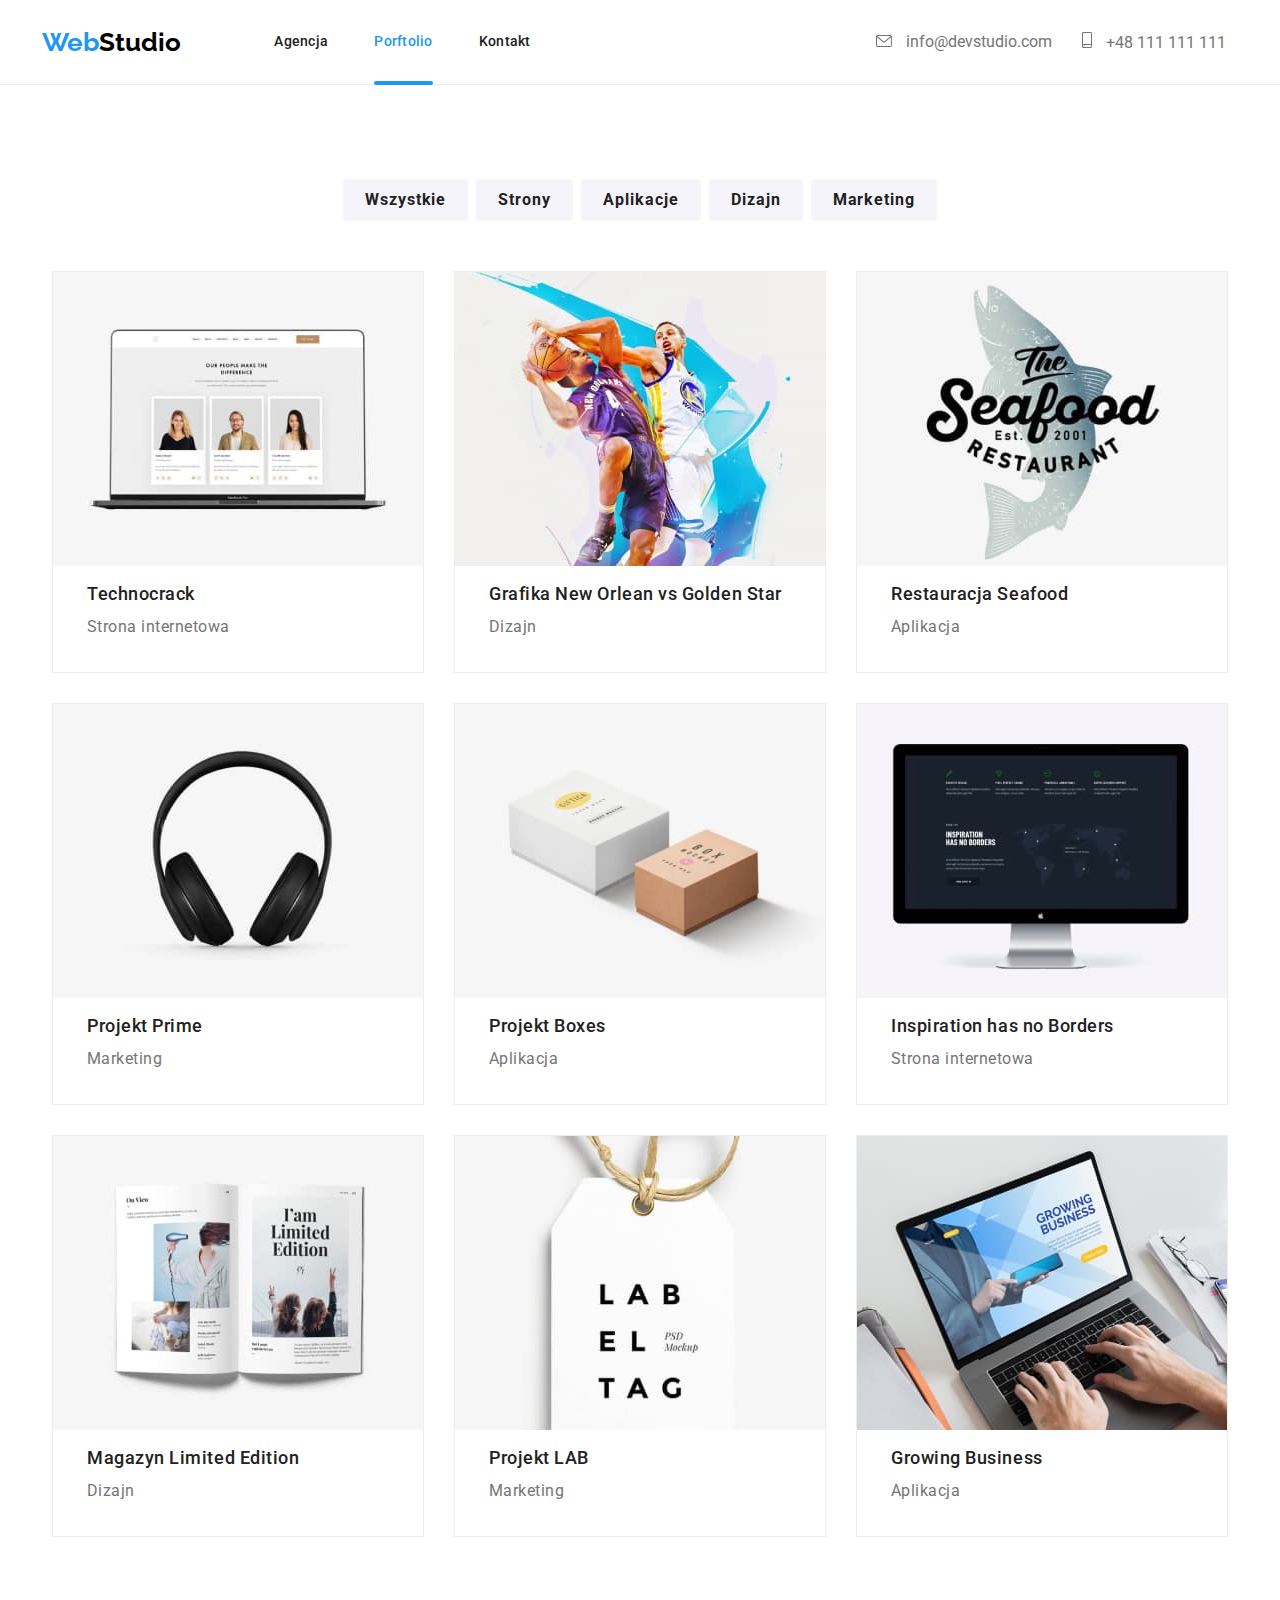
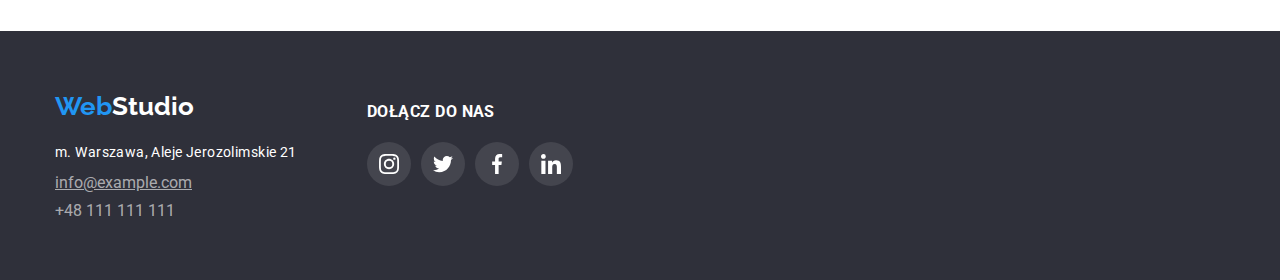
==== portfolio.html @ 9216d325 "start" ====
<!DOCTYPE html>
<html lang="pl">
  <head>
    <meta charset="UTF-8" />
    <meta http-equiv="X-UA-Compatible" content="IE=edge" />
    <meta name="viewport" content="width=device-width, initial-scale=1.0" />
    <title>Porftolio</title>
    <link
      rel="stylesheet"
      href="https://cdnjs.cloudflare.com/ajax/libs/modern-normalize/1.0.0/modern-normalize.min.css"
    />
    <link rel="stylesheet" href="css/styles.css" />
    <link rel="preconnect" href="https://fonts.googleapis.com" />
    <link rel="preconnect" href="https://fonts.gstatic.com" crossorigin />
    <link rel="preconnect" href="https://fonts.googleapis.com" />
    <link rel="preconnect" href="https://fonts.gstatic.com" crossorigin />
    <link rel="preconnect" href="https://fonts.googleapis.com" />
    <link rel="preconnect" href="https://fonts.gstatic.com" crossorigin />

    <link
      href="https://fonts.googleapis.com/css2?family=Raleway:wght@700&display=swap"
      rel="stylesheet"
    />
    <link rel="preconnect" href="https://fonts.googleapis.com" />
    <link rel="preconnect" href="https://fonts.gstatic.com" crossorigin />
    <link
      href="https://fonts.googleapis.com/css2?family=Roboto:wght@400;500;700;900&display=swap"
      rel="stylesheet"
    />
  </head>
  <body>
    <header class="box-head">
      <div class="container header-container">
        <a href="index.html" class="logo logo-box"><span class="logo-color">Web</span>Studio</a>
        <nav class="nav-box">
          <ul class="nav-list">
            <li><a href="index.html" class="nav-font nav-list-link">Agencja</a></li>
            <li><a href="portfolio.html" class="nav-font active-page">Porftolio</a></li>
            <li><a href="#kontakt" class="nav-font nav-list-link">Kontakt</a></li>
          </ul>
        </nav>

        <ul class="nav-list-sec nav-list-sec-box">
          <li class="grey-font contact-mail">
            <a href="mailto:info@devstudio.com" class="contact icon-color">
              <svg width="16px" height="12px">
                <use href="./images/icons.svg#icon-envelope"></use>
              </svg>
              info@devstudio.com
            </a>
          </li>

          <li class="grey-font">
            <a href="tel:+48111111111" class="contact icon-color"
              ><svg width="10px" height="16px">
                <use href="./images/icons.svg#icon-smartphone"></use>
              </svg>
              +48 111 111 111</a
            >
          </li>
        </ul>
      </div>
    </header>

    <main>
      <section class="section">
        <div class="container">
          <ul class="filter-list filter-list-box">
            <li><button type="button" class="button-portfolio">Wszystkie</button></li>
            <li><button type="button" class="button-portfolio">Strony</button></li>
            <li><button type="button" class="button-portfolio">Aplikacje</button></li>
            <li><button type="button" class="button-portfolio">Dizajn</button></li>
            <li><button type="button" class="button-portfolio">Marketing</button></li>
          </ul>
          <article class="project-box">
            <ul class="project-list">
              <li class="project-item-box">
                <figure>
                  <div class="project-item-box-overlay">
                    <img
                      src="images/technocrack.jpg"
                      alt="zdjecie strony na ekranie laptopa"
                      width="370"
                      height="294"
                    />
                    <p class="overlay">
                      Technocrack jest popularną platformą wykorzystywaną do rozpowszechniania
                      koronawirusa. Firmy wykorzystują tę platformę do celów szpiegowskich i ataków
                      na niezabezpieczone serwery konkurencji
                    </p>
                  </div>

                  <figcaption class="project-item-cap">
                    <span class="figure-head-portfolio">Technocrack</span>
                    <span class="figure-caption-portfolio">Strona internetowa</span>
                  </figcaption>
                </figure>
              </li>
              <li class="project-item-box">
                <figure>
                  <div class="project-item-box-overlay">
                    <img
                      src="images/basketball.jpg"
                      alt="grafika o koszykowce"
                      width="370"
                      height="294"
                    />
                    <p class="overlay">
                      Technocrack jest popularną platformą wykorzystywaną do rozpowszechniania
                      koronawirusa. Firmy wykorzystują tę platformę do celów szpiegowskich i ataków
                      na niezabezpieczone serwery konkurencji
                    </p>
                  </div>
                  <figcaption class="project-item-cap">
                    <span class="figure-head-portfolio">Grafika New Orlean vs Golden Star</span>
                    <span class="figure-caption-portfolio">Dizajn</span>
                  </figcaption>
                </figure>
              </li>
              <li class="project-item-box">
                <figure>
                  <div class="project-item-box-overlay">
                    <img src="images/fish.jpg" alt="zdjecie ryby" width="370" height="294" />
                    <p class="overlay">
                      Technocrack jest popularną platformą wykorzystywaną do rozpowszechniania
                      koronawirusa. Firmy wykorzystują tę platformę do celów szpiegowskich i ataków
                      na niezabezpieczone serwery konkurencji
                    </p>
                  </div>
                  <figcaption class="project-item-cap">
                    <span class="figure-head-portfolio">Restauracja Seafood</span>
                    <span class="figure-caption-portfolio">Aplikacja</span>
                  </figcaption>
                </figure>
              </li>
              <li class="project-item-box">
                <figure>
                  <div class="project-item-box-overlay">
                    <img
                      src="images/headphones.jpg"
                      alt="zdjecie słuchawek"
                      width="370"
                      height="294"
                    />
                    <p class="overlay">
                      Technocrack jest popularną platformą wykorzystywaną do rozpowszechniania
                      koronawirusa. Firmy wykorzystują tę platformę do celów szpiegowskich i ataków
                      na niezabezpieczone serwery konkurencji
                    </p>
                  </div>
                  <figcaption class="project-item-cap">
                    <span class="figure-head-portfolio">Projekt Prime</span>
                    <span class="figure-caption-portfolio">Marketing</span>
                  </figcaption>
                </figure>
              </li>
              <li class="project-item-box">
                <figure>
                  <div class="project-item-box-overlay">
                    <img
                      src="images/bricks.jpg"
                      alt="zdjecie dwoch pudełek"
                      width="370"
                      height="294"
                    />
                    <p class="overlay">
                      Technocrack jest popularną platformą wykorzystywaną do rozpowszechniania
                      koronawirusa. Firmy wykorzystują tę platformę do celów szpiegowskich i ataków
                      na niezabezpieczone serwery konkurencji
                    </p>
                  </div>
                  <figcaption class="project-item-cap">
                    <span class="figure-head-portfolio">Projekt Boxes</span>
                    <span class="figure-caption-portfolio">Aplikacja</span>
                  </figcaption>
                </figure>
              </li>
              <li class="project-item-box">
                <figure>
                  <div class="project-item-box-overlay">
                    <img src="images/screen.jpg" alt="zdjecie monitra" width="370" height="294" />
                    <p class="overlay">
                      Technocrack jest popularną platformą wykorzystywaną do rozpowszechniania
                      koronawirusa. Firmy wykorzystują tę platformę do celów szpiegowskich i ataków
                      na niezabezpieczone serwery konkurencji
                    </p>
                  </div>
                  <figcaption class="project-item-cap">
                    <span class="figure-head-portfolio">Inspiration has no Borders</span>
                    <span class="figure-caption-portfolio">Strona internetowa</span>
                  </figcaption>
                </figure>
              </li>
              <li class="project-item-box">
                <figure>
                  <div class="project-item-box-overlay">
                    <img src="images/book.jpg" alt="zdjecie ksiazki" width="370" height="294" />
                    <p class="overlay">
                      Technocrack jest popularną platformą wykorzystywaną do rozpowszechniania
                      koronawirusa. Firmy wykorzystują tę platformę do celów szpiegowskich i ataków
                      na niezabezpieczone serwery konkurencji
                    </p>
                  </div>
                  <figcaption class="project-item-cap">
                    <span class="figure-head-portfolio">Magazyn Limited Edition</span>
                    <span class="figure-caption-portfolio">Dizajn</span>
                  </figcaption>
                </figure>
              </li>
              <li class="project-item-box">
                <figure>
                  <div class="project-item-box-overlay">
                    <img src="images/label.jpg" alt="zdjecie etykiety" width="370" height="294" />
                    <p class="overlay">
                      Technocrack jest popularną platformą wykorzystywaną do rozpowszechniania
                      koronawirusa. Firmy wykorzystują tę platformę do celów szpiegowskich i ataków
                      na niezabezpieczone serwery konkurencji
                    </p>
                  </div>
                  <figcaption class="project-item-cap">
                    <span class="figure-head-portfolio">Projekt LAB</span>
                    <span class="figure-caption-portfolio">Marketing</span>
                  </figcaption>
                </figure>
              </li>
              <li class="project-item-box">
                <figure>
                  <div class="project-item-box-overlay">
                    <img src="images/laptop.jpg" alt="zdjecie laptopa" width="370" height="294" />
                    <p class="overlay">
                      Technocrack jest popularną platformą wykorzystywaną do rozpowszechniania
                      koronawirusa. Firmy wykorzystują tę platformę do celów szpiegowskich i ataków
                      na niezabezpieczone serwery konkurencji
                    </p>
                  </div>
                  <figcaption class="project-item-cap">
                    <span class="figure-head-portfolio">Growing Business</span>
                    <span class="figure-caption-portfolio">Aplikacja</span>
                  </figcaption>
                </figure>
              </li>
            </ul>
          </article>
        </div>
      </section>
    </main>
    <footer class="foot">
      <div class="container">
        <address class="foot-links foot-links-box">
          <div>
            <a href="index.html" class="foot-logo"><span class="logo-color">Web</span>Studio</a>

            <ul class="foot-links-list">
              <li>
                <p class="street">m. Warszawa, Aleje Jerozolimskie 21</p>
              </li>
              <li>
                <a href="mailto:info@example.com" class="foot-text-portfolio foot-mail"
                  >info@example.com</a
                >
              </li>
              <li>
                <a href="tel:48111111111" class="foot-text">+48 111 111 111</a>
              </li>
            </ul>
          </div>
          <div class="join-us">
            <h3 class="join-us-font">dołącz do nas</h3>

            <ul class="social-link-foot-list">
              <li>
                <a class="team-icon-foot">
                  <svg width="44px" height="44px" class="team-ic-foot">
                    <use href="./images/icons.svg#icon-instagram" width="20px" height="20px"></use>
                  </svg>
                </a>
              </li>
              <li>
                <a class="team-icon-foot">
                  <svg width="44px" height="44px" class="team-ic-foot">
                    <use href="./images/icons.svg#icon-twitter" width="20px" height="20px"></use>
                  </svg>
                </a>
              </li>
              <li>
                <a class="team-icon-foot">
                  <svg width="44px" height="44px" class="team-ic-foot">
                    <use href="./images/icons.svg#icon-facebook" width="20px" height="20px"></use>
                  </svg>
                </a>
              </li>
              <li>
                <a class="team-icon-foot">
                  <svg width="44px" height="44px" class="team-ic-foot">
                    <use href="./images/icons.svg#icon-linkedin" width="20px" height="20px"></use>
                  </svg>
                </a>
              </li>
            </ul>
          </div>
        </address>
      </div>
    </footer>
  </body>
</html>
---- css/styles.css ----
/* zmienne */
:root {
  --hover-color: #2196f3;
  --bg-color: #2f303a;
  --font-color: #212121;
  --nr-color: #757575;
  --main-bg-color: #e5e5e5;
  --team-bg-color: #f5f4fa;
  --foot-font-color: rgb(255, 255, 255, 0.6);
  --border-portfolio: #eeeeee;
  --border-header: #ececec;
  --icon-color: #afb1b8;
  --X-button: #e9e9ea;
  --animation-hover: rgba(33, 150, 243, 0.9);
}

* {
  margin: 0px;
  padding: 0px;
}
body {
  font-family: 'Roboto', sans-serif;
  color: var(--font-color);
  max-width: 1600px;
  margin: 0px auto;
  box-sizing: border-box;
}
img {
  display: block;
  font-size: 0;
}

/* pseudoklasy */

.nav-list a:hover,
.nav-list a:focus {
  color: var(--hover-color);
}
.contact:hover,
.contact:focus {
  color: var(--hover-color);
}
.foot-text:hover,
.foot-text:focus {
  color: var(--hover-color);
  transition: color 250ms cubic-bezier(0.4, 0, 0.2, 1);
}
.foot-text-portfolio:hover,
.foot-text-portfolio:focus {
  color: var(--hover-color);
}

/* klasy */

.foot {
  background-color: var(--bg-color);
  display: flex;
}

.logo {
  font-weight: 700;
  font-size: 26px;
  font-family: 'Raleway';
  line-height: 1.17;
  color: #000;
  text-decoration: none;
}
.foot-logo {
  font-weight: 700;
  font-size: 26px;
  font-family: 'Raleway';
  line-height: 1.17;
  color: white;
  text-decoration: none;
  display: inline-flex;
  margin: 60px 0px 20px 0px;
}

.logo-color {
  color: var(--hover-color);
}
.contact-font {
  color: var(--nr-color);
  font-weight: 500;
  font-size: 14px;
  line-height: 1.17;
  letter-spacing: 0.02em;
}
.contact {
  text-decoration: none;
  color: var(--nr-color);
}

.nav-list-link {
  font-weight: 500;
  font-size: 14px;
  line-height: 1.17;
  letter-spacing: 0.02em;
  color: var(--font-color);
  text-decoration: none;
  transition: color 250ms cubic-bezier(0.4, 0, 0.2, 1);
}

.nav-list {
  list-style-type: none;
  display: flex;
  column-gap: 46px;
}
.header-container {
  display: flex;
  justify-content: center;
  align-items: center;
}

.active-page {
  content: '';
  color: var(--hover-color);
  font-weight: 500;
  font-size: 14px;
  line-height: 1.17;
  letter-spacing: 0.02em;
  text-decoration: none;
  transition: color 250ms cubic-bezier(0.4, 0, 0.2, 1);
}

.active-page::after {
  content: '';
  height: 4px;
  width: 100%;
  background-color: var(--hover-color);
  display: flex;
  border-radius: 2px;
  position: relative;
  top: 31px;
}

.images-list {
  list-style-type: none;
  display: flex;
  gap: 30px;
}

.foot-links-list {
  list-style-type: none;
}
.paragraph-list {
  list-style-type: none;
}
.filter-list {
  list-style-type: none;
}
.project-list {
  list-style-type: none;
}
.team-icon-list {
  list-style-type: none;
  display: flex;
  gap: 10px;
  justify-content: center;
  align-items: center;
  margin-bottom: 18px;
}
.client-list {
  list-style-type: none;
  display: flex;
  gap: 30px;
  margin-top: 50px;
}
.social-link-foot-list {
  list-style-type: none;
  display: flex;
  margin-top: 20px;
  gap: 10px;
}
.center-element-font {
  font-weight: 900;
  font-size: 44px;
  line-height: 1.36;
  letter-spacing: 0.06em;
  text-align: center;
  text-transform: uppercase;
  color: white;
}
.main-button {
  color: white;
  background-color: var(--hover-color);
  border: none;
  font-weight: 700;
  font-size: 16px;
  line-height: 1.87;
  display: flex;
  justify-content: center;
  letter-spacing: 0.06em;
  cursor: pointer;
  border-radius: 4px;
  padding: 10px 41px 10px 42px;
}

.main-section {
  background-color: white;
}
.team-section {
  background-color: var(--team-bg-color);
}

.p-header {
  color: var(--font-color);
  font-weight: 700;
  font-size: 14px;
  line-height: 1.17;
  letter-spacing: 0.03em;
  text-transform: uppercase;
}
.p-text {
  color: var(--nr-color);
  font-size: 14px;
  line-height: 1.71;
}
.header-font {
  color: var(--font-color);
  font-weight: 700;
  font-size: 36px;
  line-height: 1.16;
  text-align: center;
  letter-spacing: 0.03em;
}
.foot-text {
  color: var(--foot-font-color);
  text-decoration: none;
}
.figure-header {
  color: var(--font-color);
  font-weight: 500;
  font-size: 16px;
  line-height: 1.17;
  letter-spacing: 0.03em;
  text-align: center;
  padding: 30px 0px 10px 0px;
}
.figure-caption {
  color: var(--nr-color);
  font-size: 16px;
  line-height: 1.18;
  letter-spacing: 0.03em;
  text-align: center;
  padding-bottom: 16px;
}
.street {
  color: white;
  font-size: 14px;
  line-height: 1.71;
  letter-spacing: 0.03em;
}

.foot-links {
  font-style: normal;
}

.margin {
  margin-bottom: -94px;
}

/* portfolio */

.button-portfolio:hover {
  color: white;
  background-color: var(--hover-color);
  box-shadow: 0px 3px 1px rgba(0, 0, 0, 0.1), 0px 1px 2px rgba(0, 0, 0, 0.08),
    0px 2px 2px rgba(0, 0, 0, 0.12);
  transition: background-color 250ms cubic-bezier(0.4, 0, 0.2, 1);
}
.button-portfolio {
  color: var(--font-color);
  background-color: var(--team-bg-color);
  border: none;
  font-weight: 700;
  font-size: 16px;
  line-height: 1.87;
  display: flex;
  align-items: center;
  text-align: center;
  letter-spacing: 0.06em;
  cursor: pointer;
  border-radius: 4px;
  padding: 6px 22px 6px 22px;
}
.foot-text-portfolio {
  text-decoration: underline;
  color: var(--foot-font-color);
}
.join-us-font {
  font-weight: 700;
  font-size: 16px;
  line-height: 1.17;
  text-transform: uppercase;
  color: #fff;
  letter-spacing: 0.03em;
}
.modal {
  position: fixed;
  left: 50%;
  top: 50%;
  width: 528px;
  height: 581px;
  background-color: white;
  transform: translate(-50%, -50%);
  border-radius: 4px;
}

.is-hidden {
  pointer-events: none;
  visibility: hidden;
  opacity: 0;
  transform: scale(0.1);
}

.backdrop {
  background: rgba(0, 0, 0, 0.2);
  width: 100%;
  height: 100%;
  position: fixed;
  left: 0;
  top: 0;
  transform: scale(1);
  transition-duration: 250ms;
  transition-timing-function: cubic-bezier(0.4, 0, 0.2, 1);
}

.modal-close-bt {
  position: relative;
  border: 1px solid var(--X-button);
  background-color: #fff;
  border-radius: 50%;
  left: 490px;
  top: 8px;
  width: 30px;
  height: 30px;
  align-items: center;
}

/* box */

.section {
  padding: 94px 0px;
}
.container {
  width: 1200px;
  margin: 0px auto;
}
.box-head {
  border-bottom: solid 1px;
  border-color: var(--border-header);
  display: flex;
  align-items: center;
  justify-content: center;
}
.logo-box {
  display: flex;
  justify-content: center;
  align-items: center;
}
.nav-box {
  display: flex;
  margin: 32px 345px 30px 93px;
  justify-content: center;
  align-items: center;
}

.nav-list-sec-box {
  margin: 32px 12px 32px 0px;
  display: flex;
  align-items: center;
  justify-content: center;
  list-style-type: none;
}
.contact-mail {
  margin-right: 30px;
}
.main-section-box {
  display: flex;
  background: rgba(47, 48, 58, 0.4);
}

.bg-photo {
  background-image: url(../images/background.jpg);
  background-repeat: no-repeat;
  background-position: center;
}
.middle-text-box {
  margin: 106px 252px 30px 252px;
}
.button-pos {
  display: inline-flex;
  justify-content: center;
  align-items: center;
  margin-left: 500px;
  margin-bottom: 106px;
}
.paragraph-list-box {
  display: inline-flex;
  text-align: left;
  padding: 0px 15px;
}
.paragraph-list span {
  display: inline-flex;
  margin-bottom: 10px;
}
.paragraph-list p {
  margin-right: 30px;
}
.images-list-box {
  display: flex;
  margin-top: 50px;
  padding: 0px 15px;
}

.images-team-list-box {
  display: flex;
  margin-top: 50px;
  list-style-type: none;
  gap: 30px;
}

.containe {
  position: relative;
  text-align: center;
}

.img-text {
  position: absolute;
  color: #fff;
  top: 50%;
  left: 50%;
  transform: translate(-50%, -50%);
  text-transform: uppercase;
  font-weight: 700;
  font-size: 14px;
  line-height: 1.14;
  text-align: center;
  letter-spacing: 0.03em;
}
.img-text-box {
  position: relative;
  width: 370px;
  height: 70px;
  bottom: 70px;
  background: rgba(47, 48, 58, 0.8);
}

.team-picture-box {
  background-color: #ffffff;
  box-shadow: 0px 1px 3px rgba(0, 0, 0, 0.12), 0px 1px 1px rgba(0, 0, 0, 0.14),
    0px 2px 1px rgba(0, 0, 0, 0.2);
  border-radius: 0px 0px 4px 4px;
}
.team-cap {
  display: flex;
  flex-direction: column;
}

.foot-links-box {
  margin: 0px 0px 60px 15px;
  display: flex;
}
.foot-mail {
  display: inline-flex;
  padding: 9px 0px;
  transition: background-color 250ms cubic-bezier(0.4, 0, 0.2, 1);
}
.filter-list-box {
  display: flex;
  justify-content: center;
  margin-bottom: 50px;
  gap: 8px;
}
.project-list {
  display: flex;
  flex-wrap: wrap;
  gap: 30px;
  justify-content: center;
}
.project-item-box {
  border: solid 1px var(--border-portfolio);
}
.project-item-box:hover,
.project-item-box:hover .overlay {
  box-shadow: 0px 1px 1px rgba(0, 0, 0, 0.12), 0px 4px 4px rgba(0, 0, 0, 0.06),
    1px 4px 6px rgba(0, 0, 0, 0.16);
  transform: translateY(0);
}
/* .project-item-box:hover .overlay {
  transform: translateY(0);
} */

.project-item-box-overlay {
  position: relative;
  overflow: hidden;
}
.overlay {
  width: 100%;
  height: 100%;
  top: 0;
  left: 0;
  position: absolute;
  padding: 49px 45px 49px 24px;
  color: #fff;
  background-color: var(--animation-hover);
  font-size: 18px;
  line-height: 1.5;
  letter-spacing: 0.03em;
  transform: translateY(100%);
  transition-property: transform;
  transition-duration: 250ms;
  transition-timing-function: cubic-bezier(0.4, 0, 0.2, 1);
}

.project-item-cap {
  margin: 10px;
}
.figure-head-portfolio {
  color: var(--font-color);
  font-weight: 500;
  font-size: 18px;
  line-height: 2;
  letter-spacing: 0.03em;
  text-align: left;
  padding: 20px 24px 4px 24px;
}
.figure-caption-portfolio {
  color: var(--nr-color);
  font-size: 16px;
  line-height: 1.87;
  letter-spacing: 0.03em;
  padding: 0px 24px 20px 24px;
  display: block;
}
.join-us {
  display: flex;
  margin: 72px 0px 0px 70px;
  flex-direction: column;
  align-items: flex-start;
}
/* icons */

header svg {
  margin-right: 10px;
}
.icon-color {
  fill: var(--nr-color);
}
.icon-color:hover,
.icon-color:focus {
  fill: var(--hover-color);
}

.paragraph-list-icons {
  display: flex;
  width: 270px;
  height: 120px;
  padding: 25px 100px 25px 100px;
  background-color: var(--team-bg-color);
  margin-bottom: 30px;
  border-radius: 4px;
}
.team-icon {
  background-color: #fff;
  display: flex;
  justify-content: center;
  align-items: center;
  border-radius: 50%;
}
.team-icon-foot {
  background-color: rgba(255, 255, 255, 0.1);
  display: flex;
  justify-content: center;
  align-items: center;
  border-radius: 50%;
}
.team-icon-foot:hover,
.team-icon-foot:focus {
  background-color: var(--hover-color);
  transition: background-color 250ms cubic-bezier(0.4, 0, 0.2, 1);
}

.team-icon:hover,
.team-icon:focus {
  background-color: var(--hover-color);
  transition: background-color 250ms cubic-bezier(0.4, 0, 0.2, 1);
}
.team-ic {
  display: flex;
  justify-content: center;
  align-items: center;
  padding: 12px;
  fill: var(--icon-color);
  cursor: pointer;
}
.team-ic-foot {
  display: flex;
  justify-content: center;
  align-items: center;
  padding: 12px;
  fill: #fff;
  cursor: pointer;
}
.team-ic:hover,
.team-ic:focus {
  fill: white;
}
.team-ic-foot:hover,
.team-ic-foot:focus {
  fill: white;
}
.client-list-icon {
  fill: var(--icon-color);
  padding: 17.71px 32px 14.25px;
  transition: fill 250ms cubic-bezier(0.4, 0, 0.2, 1);
}
.client-list-icon:hover,
.client-list-icon:focus {
  fill: var(--hover-color);
}
.client-list-icon-box {
  display: flex;
  justify-content: center;
  align-items: center;
}
.client-list-icon-box:hover,
.client-list-icon-box:focus {
  fill: var(--hover-color);
}
.client-list-border {
  border: solid var(--icon-color) 1px;
  border-radius: 4px;
  cursor: pointer;
}
.client-list-border:hover,
.client-list-border:focus {
  border-color: var(--hover-color);
}
/*  animation */
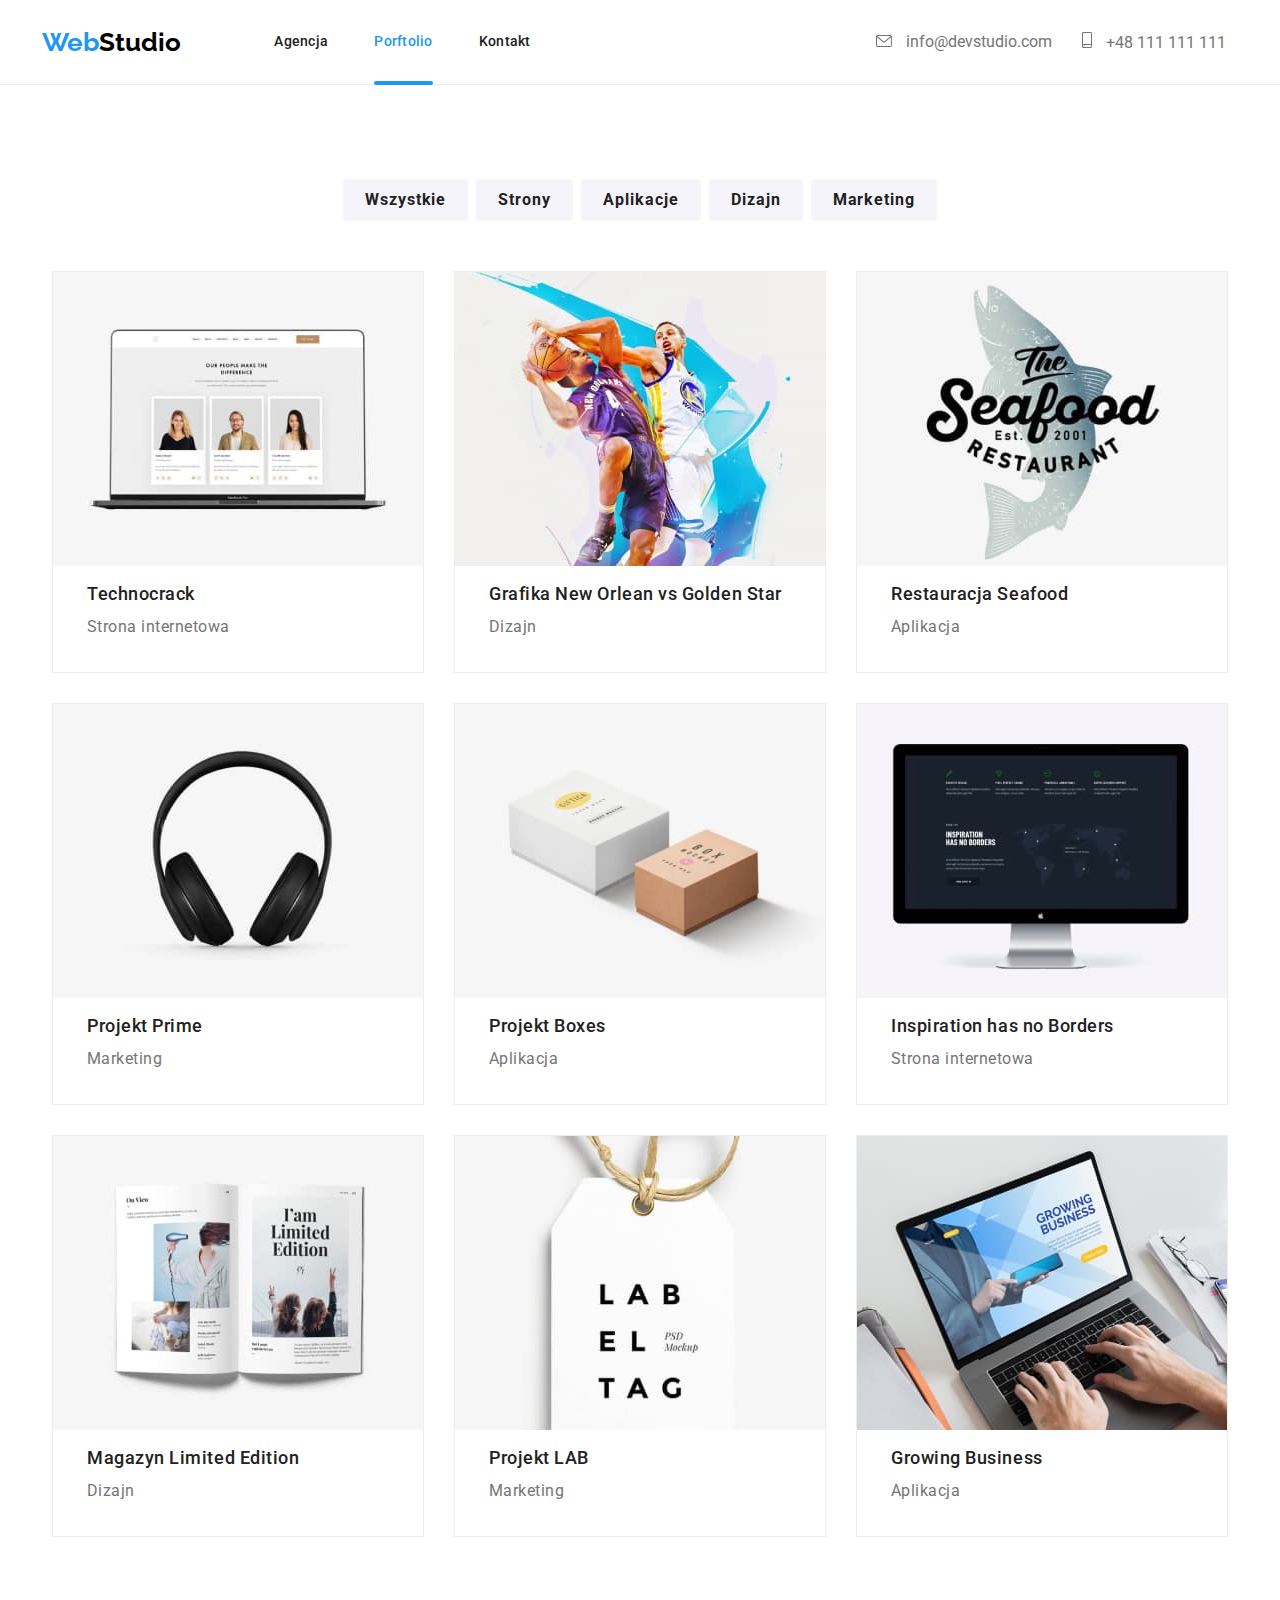
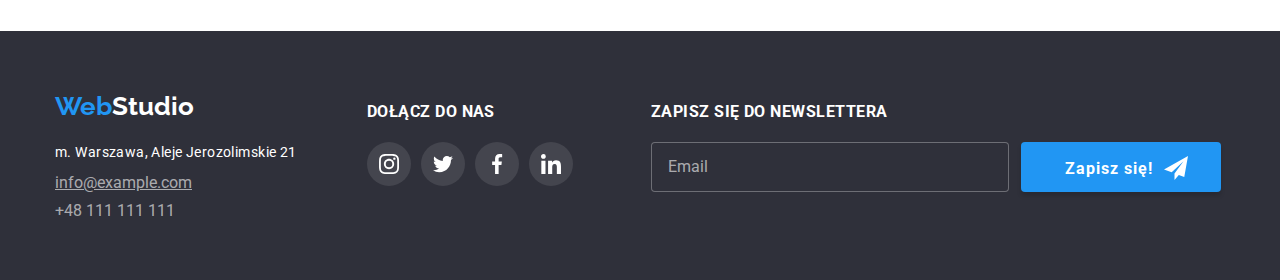
==== commit e217d401: "done" ====
--- a/portfolio.html
+++ b/portfolio.html
@@ -298,6 +298,25 @@
               </li>
             </ul>
           </div>
+          <div class="newsletter">
+            <h3 class="join-us-font">zapisz się do newslettera</h3>
+            <form class="newsletter-form">
+              <label for="newsletter-mail"></label>
+              <input
+                type="mail"
+                name="newsletter-mail"
+                id="newsletter-mail"
+                class="newsletter-mail-box"
+                placeholder="Email"
+              />
+              <button type="submit" class="newsletter-btn">
+                <span class="newsletter-btn-font">Zapisz się!</span
+                ><svg width="24" height="24" class="telegram-icon">
+                  <use href="./images/icons.svg#icon-telegram"></use>
+                </svg>
+              </button>
+            </form>
+          </div>
         </address>
       </div>
     </footer>
--- a/css/styles.css
+++ b/css/styles.css
@@ -3,10 +3,13 @@
   --hover-color: #2196f3;
   --bg-color: #2f303a;
   --font-color: #212121;
+  --form-box-color: rgba(33, 33, 33, 0.2);
+  --nr-color-alpha: rgba(117, 117, 117, 0.5);
   --nr-color: #757575;
   --main-bg-color: #e5e5e5;
   --team-bg-color: #f5f4fa;
-  --foot-font-color: rgb(255, 255, 255, 0.6);
+  --foot-font-color: rgba(255, 255, 255, 0.6);
+  --newsletter-border: rgba(255, 255, 255, 0.3);
   --border-portfolio: #eeeeee;
   --border-header: #ececec;
   --icon-color: #afb1b8;
@@ -88,6 +91,13 @@
 }
 .contact {
   text-decoration: none;
+  color: var(--nr-color);
+}
+
+.terms-font {
+  font-size: 14px;
+  line-height: 1.5;
+  text-align: left;
   color: var(--nr-color);
 }
 
@@ -324,18 +334,6 @@
   transform: scale(1);
   transition-duration: 250ms;
   transition-timing-function: cubic-bezier(0.4, 0, 0.2, 1);
-}
-
-.modal-close-bt {
-  position: relative;
-  border: 1px solid var(--X-button);
-  background-color: #fff;
-  border-radius: 50%;
-  left: 490px;
-  top: 8px;
-  width: 30px;
-  height: 30px;
-  align-items: center;
 }
 
 /* box */
@@ -638,4 +636,196 @@
 .client-list-border:focus {
   border-color: var(--hover-color);
 }
-/*  animation */
+/*  form */
+
+.form-head {
+  display: flex;
+  justify-content: center;
+  align-items: center;
+  color: var(--font-color);
+  font-size: 20px;
+  line-height: 1.15;
+  font-weight: 700;
+  text-align: center;
+  letter-spacing: 0.03em;
+  padding-top: 40px;
+  padding-bottom: 12px;
+}
+.form-label {
+  font-weight: 400px;
+  font-size: 12px;
+  line-height: 1.16;
+  letter-spacing: 0.01em;
+  color: var(--nr-color);
+}
+.form-box {
+  display: flex;
+  flex-direction: column;
+  padding: 0px 40px;
+}
+.modal-close-bt {
+  position: absolute;
+  border: 1px solid var(--X-button);
+  background-color: #fff;
+  border-radius: 50%;
+  left: 490px;
+  top: 8px;
+  width: 30px;
+  height: 30px;
+  align-items: center;
+}
+
+.input-box {
+  display: block;
+  border: 1px var(--form-box-color) solid;
+  border-radius: 4px;
+  width: 448px;
+  height: 40px;
+  align-items: center;
+  justify-content: center;
+  margin: 4px 0px 10px 0px;
+  padding-left: 42px;
+  font-size: 12px;
+  line-height: 1.16;
+  font-weight: 400;
+}
+
+.input-box::placeholder {
+  color: var(--nr-color-alpha);
+}
+
+.input-box-com {
+  height: 120px;
+  padding-bottom: 84px;
+  padding-left: 16px;
+  font-size: 12px;
+  line-height: 1.14;
+  letter-spacing: 0.01em;
+  color: var(--nr-color);
+}
+
+.terms {
+  display: flex;
+  justify-content: center;
+  align-items: center;
+}
+.submit-button {
+  display: flex;
+  background-color: var(--hover-color);
+  color: #fff;
+  min-width: 200px;
+  height: 50px;
+  box-shadow: 0px 4px 4px rgba(0, 0, 0, 0.15);
+  border: none;
+  border-radius: 4px;
+  justify-content: center;
+  align-items: center;
+}
+.button-poss {
+  display: flex;
+  justify-content: center;
+  align-items: center;
+  margin-top: 30px;
+}
+.terms-link {
+  color: var(--hover-color);
+}
+.input-icon {
+  position: absolute;
+  left: 57px;
+}
+.name-ic {
+  top: 103px;
+}
+.phone-ic {
+  top: 171px;
+}
+.mail-ic {
+  top: 240px;
+}
+input:focus-visible {
+  outline: none;
+}
+
+.input-box:focus-within {
+  border: 1px solid var(--hover-color);
+  transition: border-color 250ms cubic-bezier(0.4, 0, 0.2, 1);
+}
+
+.form-label:focus-within .input-icon {
+  fill: var(--hover-color);
+  transition: fill 250ms cubic-bezier(0.4, 0, 0.2, 1);
+}
+.check-icon {
+  position: absolute;
+  left: 60px;
+  bottom: 137px;
+  fill: #fff;
+  background-color: #2196f3;
+  border: none;
+  border-radius: 2px;
+  opacity: 0;
+  transition: opacity 250ms cubic-bezier(0.4, 0, 0.2, 1);
+}
+
+.checkbox-box {
+  appearance: none;
+  border: 1px var(--font-color) solid;
+  width: 16px;
+  height: 15px;
+  position: relative;
+  top: 3px;
+  right: 8px;
+  border-radius: 2px;
+}
+
+.checkbox-box:checked + .check-icon {
+  opacity: 1;
+}
+.newsletter {
+  display: flex;
+  flex-direction: column;
+  margin: 72px 0px 0px 78px;
+}
+
+.newsletter-mail-box {
+  width: 358px;
+  height: 50px;
+  background-color: var(--bg-color);
+  border: 1px var(--newsletter-border) solid;
+  border-radius: 4px;
+  color: #fff;
+  padding: 15px 0px 15px 16px;
+}
+.newsletter-mail-box::placeholder {
+  color: var(--foot-font-color);
+}
+.newsletter-form {
+  margin-top: 20px;
+  align-items: center;
+  display: flex;
+}
+.newsletter-btn {
+  background-color: var(--hover-color);
+  width: 200px;
+  height: 50px;
+  margin-left: 12px;
+  border: none;
+  border-radius: 4px;
+
+  box-shadow: 0px 4px 4px rgba(0, 0, 0, 0.15);
+}
+.newsletter-btn-font {
+  font-weight: 700;
+  font-size: 16px;
+  line-height: 1.87;
+  color: #fff;
+  letter-spacing: 0.06em;
+  display: inline;
+}
+.telegram-icon {
+  fill: #fff;
+  position: relative;
+  top: 6px;
+  left: 12px;
+}
